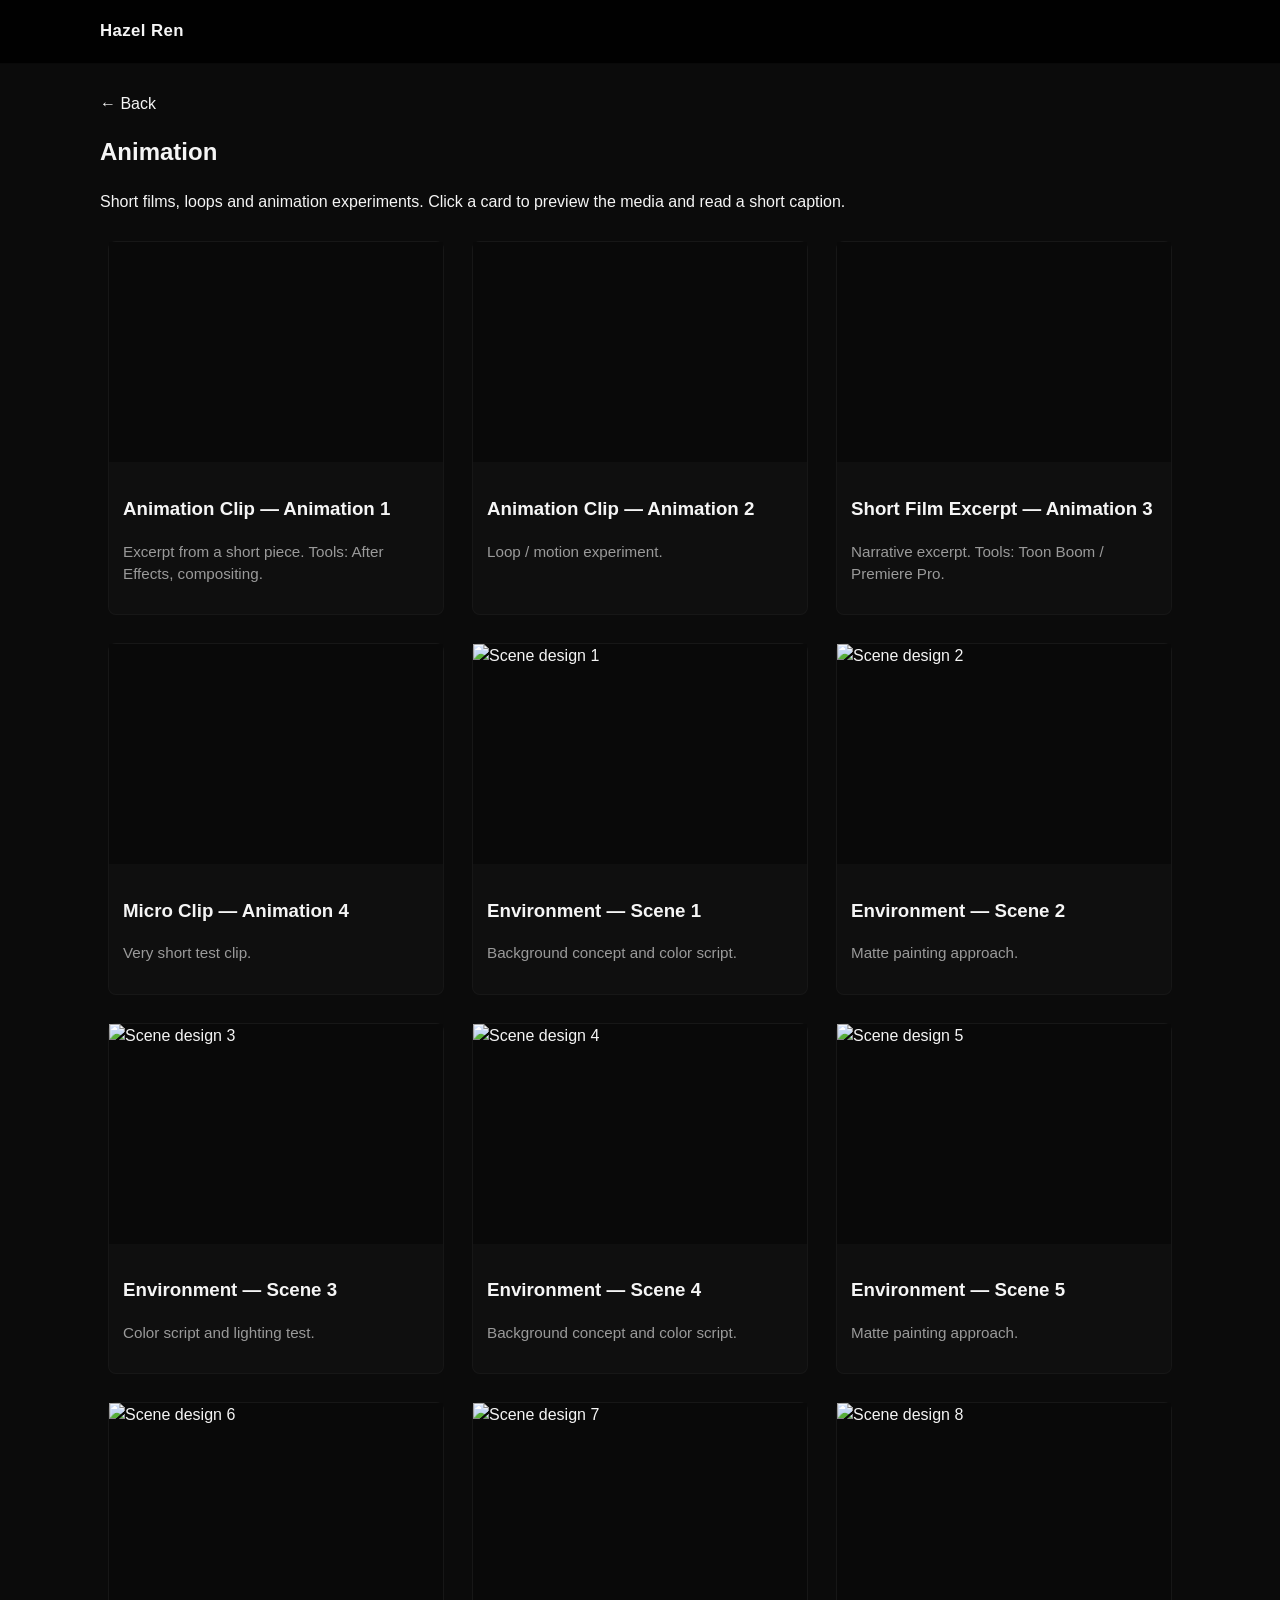
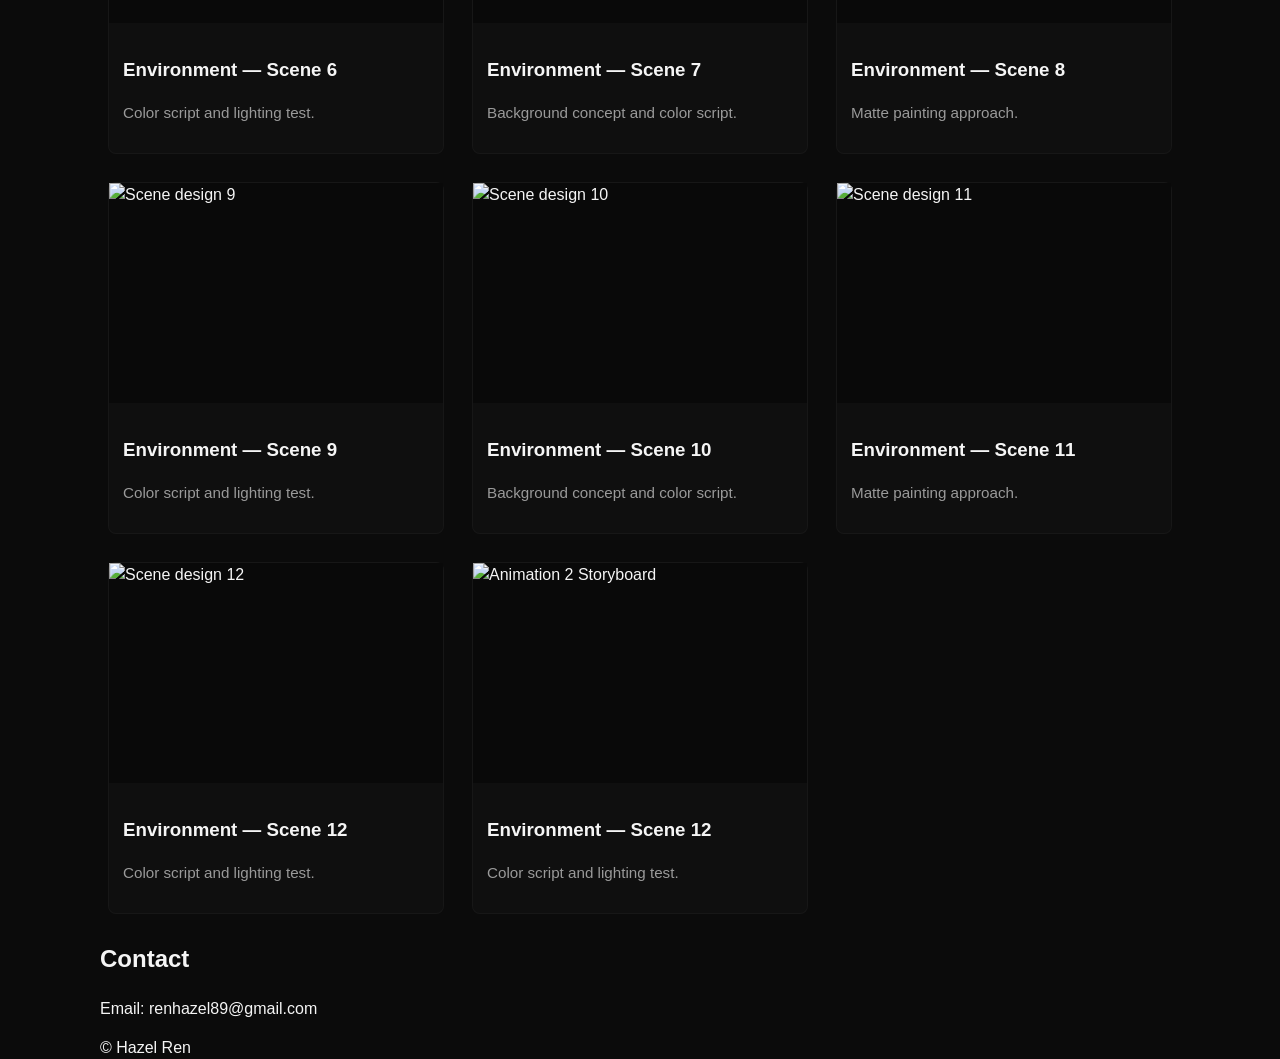
==== animation.html @ d50f3af5 "11 111" ====
<!doctype html>
<html lang="en">
<head>
  <meta charset="utf-8" />
  <meta name="viewport" content="width=device-width,initial-scale=1" />
  <title>Animation — Hazel Ren</title>
  <meta name="description" content="Hazel Ren — Animation works.">
  <link rel="stylesheet" href="style.css?v=1">
</head>
<body>
  <!-- Header -->
  <header class="site-header" role="banner">
    <div class="inner header-inner">
      <a class="brand" href="index.html">Hazel Ren</a>
      <div class="right-controls">
        <button id="navToggle" class="hamburger" aria-label="Open navigation" aria-controls="overlayNav" aria-expanded="false" type="button">
          <span class="bar" aria-hidden="true"></span>
          <span class="bar" aria-hidden="true"></span>
          <span class="bar" aria-hidden="true"></span>
        </button>
      </div>
    </div>
  </header>

  <!-- Overlay Navigation -->
  <nav id="overlayNav" class="overlay-nav" aria-hidden="true" aria-label="Site navigation">
    <div class="overlay-inner">
      <button id="navClose" class="nav-close" aria-label="Close navigation">&times;</button>
      <ul class="nav-list">
        <li><a href="index.html">Home</a></li>
        <li><a href="animation.html">Animation</a></li>
        <li><a href="characterDesign.html">Character Design</a></li>
        <li><a href="threeD.html">3D</a></li>
        <li><a href="others.html">Other Works</a></li>
        <li><a href="#contact">Contact</a></li>
      </ul>
      <div class="nav-contact">
        <a href="mailto:renhazel89@gmail.com" aria-label="Email">✉️ renhazel89@gmail.com</a>
        <a href="https://www.instagram.com/hazel_jia1111" target="_blank" rel="noopener">📷 @hazel_jia1111</a>
      </div>
    </div>
  </nav>

  <!-- Main -->
  <main class="site-main page" id="top" role="main">
    <section class="page-header inner">
      <a class="back" href="index.html">← Back</a>
      <h1>Animation</h1>
      <p class="lead">Short films, loops and animation experiments. Click a card to preview the media and read a short caption.</p>
    </section>

    <!-- Projects grid -->
    <section class="projects inner">
      <div class="grid">

        <!-- Video projects -->
        <article class="project-card" data-media="assets/vid/动画1.mp4" data-type="video">
          <div class="thumb">
            <video class="thumb-video" muted playsinline preload="none" poster="assets/vid/动画1-poster.jpg" data-src="assets/vid/动画1.mp4"></video>
          </div>
          <div class="meta">
            <h3>Animation Clip — Animation 1</h3>
            <p class="short-desc">Excerpt from a short piece. Tools: After Effects, compositing.</p>
          </div>
        </article>

        <article class="project-card" data-media="assets/vid/动画2.mp4" data-type="video">
          <div class="thumb">
            <video class="thumb-video" muted playsinline preload="none" poster="assets/vid/动画2-poster.jpg" data-src="assets/vid/动画2.mp4"></video>
          </div>
          <div class="meta">
            <h3>Animation Clip — Animation 2</h3>
            <p class="short-desc">Loop / motion experiment.</p>
          </div>
        </article>

        <article class="project-card" data-media="assets/vid/动画3.mp4" data-type="video">
          <div class="thumb">
            <video class="thumb-video" muted playsinline preload="none" poster="assets/vid/动画3-poster.jpg" data-src="assets/vid/动画3.mp4"></video>
          </div>
          <div class="meta">
            <h3>Short Film Excerpt — Animation 3</h3>
            <p class="short-desc">Narrative excerpt. Tools: Toon Boom / Premiere Pro.</p>
          </div>
        </article>

        <article class="project-card" data-media="assets/vid/动画4.mp4" data-type="video">
          <div class="thumb">
            <video class="thumb-video" muted playsinline preload="none" poster="assets/vid/动画4-poster.jpg" data-src="assets/vid/动画4.mp4"></video>
          </div>
          <div class="meta">
            <h3>Micro Clip — Animation 4</h3>
            <p class="short-desc">Very short test clip.</p>
          </div>
        </article>

        <!-- Scene designs -->
        <article class="project-card" data-media="assets/img/场景设计1.png" data-type="image">
          <div class="thumb"><img src="assets/img/场景设计1.png" alt="Scene design 1"></div>
          <div class="meta"><h3>Environment — Scene 1</h3><p class="short-desc">Background concept and color script.</p></div>
        </article>

        <!-- add other scene and misc thumbnails as in previous versions -->
        <article class="project-card" data-media="assets/img/场景设计2.png" data-type="image">
          <div class="thumb"><img src="assets/img/场景设计2.png" alt="Scene design 2"></div>
          <div class="meta"><h3>Environment — Scene 2</h3><p class="short-desc">Matte painting approach.</p></div>
        </article>

        <article class="project-card" data-media="assets/img/场景设计3.png" data-type="image">
          <div class="thumb"><img src="assets/img/场景设计3.png" alt="Scene design 3"></div>
          <div class="meta"><h3>Environment — Scene 3</h3><p class="short-desc">Color script and lighting test.</p></div>
        </article>

        <article class="project-card" data-media="assets/img/场景设计4.png" data-type="image">
          <div class="thumb"><img src="assets/img/场景设计4.png" alt="Scene design 4"></div>
          <div class="meta"><h3>Environment — Scene 4</h3><p class="short-desc">Background concept and color script.</p></div>
        </article>

        <article class="project-card" data-media="assets/img/场景设计5.png" data-type="image">
          <div class="thumb"><img src="assets/img/场景设计5.png" alt="Scene design 5"></div>
          <div class="meta"><h3>Environment — Scene 5</h3><p class="short-desc">Matte painting approach.</p></div>
        </article>

        <article class="project-card" data-media="assets/img/场景设计6.png" data-type="image">
          <div class="thumb"><img src="assets/img/场景设计6.png" alt="Scene design 6"></div>
          <div class="meta"><h3>Environment — Scene 6</h3><p class="short-desc">Color script and lighting test.</p></div>
        </article>

          <article class="project-card" data-media="assets/img/场景设计7.png" data-type="image">
            <div class="thumb"><img src="assets/img/场景设计7.png" alt="Scene design 7"></div>
            <div class="meta"><h3>Environment — Scene 7</h3><p class="short-desc">Background concept and color script.</p></div>
          </article>

          <article class="project-card" data-media="assets/img/场景设计8.png" data-type="image">
            <div class="thumb"><img src="assets/img/场景设计8.png" alt="Scene design 8"></div>
            <div class="meta"><h3>Environment — Scene 8</h3><p class="short-desc">Matte painting approach.</p></div>
          </article>

          <article class="project-card" data-media="assets/img/场景设计9.png" data-type="image">
            <div class="thumb"><img src="assets/img/场景设计9.png" alt="Scene design 9"></div>
            <div class="meta"><h3>Environment — Scene 9</h3><p class="short-desc">Color script and lighting test.</p></div>
          </article>

          <article class="project-card" data-media="assets/img/场景设计10.png" data-type="image">
            <div class="thumb"><img src="assets/img/场景设计10.png" alt="Scene design 10"></div>
            <div class="meta"><h3>Environment — Scene 10</h3><p class="short-desc">Background concept and color script.</p></div>
          </article>

          <article class="project-card" data-media="assets/img/场景设计11.png" data-type="image">
            <div class="thumb"><img src="assets/img/场景设计11.png" alt="Scene design 11"></div>
            <div class="meta"><h3>Environment — Scene 11</h3><p class="short-desc">Matte painting approach.</p></div>
          </article>

          <article class="project-card" data-media="assets/img/场景设计12.png" data-type="image">
            <div class="thumb"><img src="assets/img/场景设计12.png" alt="Scene design 12"></div>
            <div class="meta"><h3>Environment — Scene 12</h3><p class="short-desc">Color script and lighting test.</p></div>
          </article>

          <article class="project-card" data-media="assets/img/动画2故事板.png" data-type="image">
            <div class="thumb"><img src="assets/img/动画2故事板.png" alt="Animation 2 Storyboard"></div>
            <div class="meta"><h3>Environment — Scene 12</h3><p class="short-desc">Color script and lighting test.</p></div>
          </article>



      </div>
    </section>

    <section id="contact" class="contact inner">
      <h2>Contact</h2>
      <p>Email: <a href="mailto:renhazel89@gmail.com">renhazel89@gmail.com</a></p>
    </section>
  </main>

  <!-- Footer & modal -->
  <footer class="site-footer"><div class="inner footer-inner"><div>© Hazel Ren</div></div></footer>

  <div id="mediaModal" class="modal" aria-hidden="true">
    <div class="modal-inner" role="dialog" aria-modal="true" aria-label="Media preview">
      <button id="modalClose" class="modal-close" aria-label="Close preview">×</button>
      <div id="modalContent" class="modal-content"></div>
      <div class="modal-footer"><a id="modalDownload" class="btn" href="#" target="_blank" rel="noopener">Download / Open original</a></div>
    </div>
  </div>

  <script src="main.js" defer></script>
</body>
</html>
---- style.css ----
:root{
  --bg:#0b0b0b;
  --fg:#f5f5f5;
  --muted:#9a9a9a;
  --accent:#ffffff;
  --max:1200px;
  --radius:10px;
  --gap:28px;
  --header-h:64px;
}

/* reset-ish */
*{box-sizing:border-box}
html,body{height:100%}
body{
  margin:0;
  font-family:-apple-system,BlinkMacSystemFont,"Helvetica Neue",Arial,system-ui;
  background:var(--bg);
  color:var(--fg);
  -webkit-font-smoothing:antialiased;
  -moz-osx-font-smoothing:grayscale;
  line-height:1.45;
}

/* Container / Inner */
.container, .inner{
  max-width:var(--max);
  margin-left:auto;
  margin-right:auto;
  padding-left:40px;
  padding-right:40px;
}
@media(max-width:600px){
  .inner, .container{ padding-left:20px; padding-right:20px; }
}

/* header */
.site-header{
  position:fixed;
  top:0; left:0; right:0;
  height:var(--header-h);
  background:rgba(0,0,0,0.85);
  display:flex;
  align-items:center;
  z-index:1000;
  border-bottom:1px solid rgba(255,255,255,0.03);
}
.header-inner{
  width:100%;
  display:flex;
  justify-content:space-between;
  align-items:center;
  padding:0 20px;
}
.brand{
  color:var(--fg);
  text-decoration:none;
  font-weight:600;
  font-size:1.05rem;
  letter-spacing:0.4px;
}

/* links */
a { color: inherit; text-decoration: none; outline: none; }
a:focus, button:focus { outline: 2px solid rgba(255,255,255,0.06); outline-offset: 3px; }

/* hamburger */
.hamburger{ background:none; border:0; width:44px; height:36px; display:flex; flex-direction:column; justify-content:center; cursor:pointer; }
.bar{ height:2px; background:var(--fg); margin:4px 0; transition: transform .18s ease, opacity .18s ease; }

/* NAV overlay */
.overlay-nav{ position:fixed; inset:0; background:var(--bg); transform:translateY(-100%); transition:transform .28s cubic-bezier(.2,.9,.2,1); z-index:999; overflow:auto; }
.overlay-nav.open{ transform:translateY(0); }
.overlay-inner{ padding:110px 40px; }
@media(max-width:600px){ .overlay-inner{ padding:80px 20px; } }
.nav-list{list-style:none;padding:0;margin:0}
.nav-list li{margin:20px 0}
.nav-list a{ color:var(--fg); font-size:1.5rem; display:inline-block; }
.nav-contact{margin-top:40px}
.nav-contact a{display:block;color:var(--muted);margin:10px 0}

/* PAGE spacing */
.page{ padding-top: calc(var(--header-h) + 28px); }
.hero{ padding:48px 0 12px; }
.hero .lead{ color:var(--muted); font-size:1.05rem; }

/* category grid */
.grid-cats{
  display:grid;
  grid-template-columns:repeat(auto-fit,minmax(240px,1fr));
  gap:var(--gap);
  margin:40px 0;
  padding-left:8px; padding-right:8px;
}
.cat-card{
  display:block;
  border-radius:var(--radius);
  overflow:visible;
  background:#0f0f0f;
  transition:transform .22s ease, box-shadow .22s ease;
  box-shadow: 0 6px 18px rgba(0,0,0,0.45);
  border:1px solid rgba(255,255,255,0.02);
}
.cat-card:hover{ transform: translateY(-6px); box-shadow:0 18px 40px rgba(0,0,0,0.6); }
.cat-media{height:160px;background-size:cover;background-position:center; display:flex; align-items:center; justify-content:center; background-color:#0b0b0b;}
.cat-media img{width:100%;height:100%;object-fit:cover;display:block;}
.cat-body{padding:16px}
.cat-body h3{margin:0 0 6px 0}
.cat-desc{margin:0;color:var(--muted);font-size:0.95rem}

/* projects grid */
.grid{
  display:grid;
  gap:var(--gap);
  grid-template-columns:repeat(auto-fit,minmax(280px,1fr));
  margin:28px 0;
  padding-left:8px; padding-right:8px;
}
.project-card{
  background:#0f0f0f;
  border-radius:8px;
  overflow:visible;
  cursor:pointer;
  transition:transform .18s ease, box-shadow .18s ease;
  border:1px solid rgba(255,255,255,0.03);
  display:flex;
  flex-direction:column;
}
.project-card:hover{ transform:translateY(-6px); box-shadow:0 14px 34px rgba(0,0,0,0.6); }
.thumb{ width:100%; display:block; background:#090909; }
.thumb img, .thumb video{ width:100%; display:block; object-fit:cover; }
.meta{ padding:14px; flex:0 0 auto; }
.short-desc{ color:var(--muted); font-size:0.95rem; }

/* give video thumbs a fixed height (aspect ratio) */
.thumb-video, .thumb img { height: 220px; object-fit:cover; }

/* small screens */
@media(max-width:600px){
  .thumb-video, .thumb img { height:160px; }
  .cat-media{height:120px}
}

/* modal */
.modal, #modal{ display:none; position:fixed; inset:0; background:rgba(0,0,0,0.85); align-items:center; justify-content:center; z-index:2000; }
.modal[aria-hidden="false"], #modal[style*="display: flex"]{ display:flex; }
.modal-inner{ max-width:92vw; max-height:92vh; position:relative; padding:12px; background:transparent; }
.modal-close{position:absolute;top:6px;right:6px;font-size:28px;background:none;border:0;color:var(--fg);cursor:pointer}
.modal img, .modal video{ max-width:100%; max-height:80vh; display:block; }

/* desktop wider padding */
@media(min-width:900px){ .inner{ padding-left:60px; padding-right:60px; } }

/* focus styles */
:focus:not(:focus-visible) { outline: none; }

/* minor helpers */
.hidden{ display:none !important; }
/* ---------- Fix: 首页分类卡对齐问题 ---------- */
/* 作用域只影响首页分类（.categories 下的 .grid-cats） */
.categories .inner {
  /* 让首页的 inner 与其它区块对齐，但不给 grid 造成额外内边距 */
  max-width: var(--max);
  margin-left: auto;
  margin-right: auto;
  padding-left: 0;   /* 这一步关键：去掉 double-padding */
  padding-right: 0;
}

/* 让 grid-cats 本身控制左右 gutter，且整体居中 */
.categories .grid-cats{
  width: 100%;
  box-sizing: border-box;
  margin: 28px auto;               /* 水平居中，保证与标题对齐 */
  padding-left: 40px;              /* grid 内边距：与页面其他区域一致 */
  padding-right: 40px;
  display: grid;
  gap: var(--gap);
  grid-template-columns: repeat(auto-fit, minmax(220px, 1fr)); /* 更稳的响应式断点 */
  align-items: start;
}

/* 小屏幕时收窄内边距，避免左右溢出 */
@media (max-width: 900px) {
  .categories .grid-cats { padding-left: 20px; padding-right: 20px; }
}

/* 保证卡片视觉不被裁切、阴影显示完整且大小统一 */
.categories .cat-card {
  margin: 0;
  overflow: visible;    /* 允许阴影显示 */
  min-height: 260px;    /* 保持卡片高度一致（可根据喜好调整） */
  display:flex;
  flex-direction:column;
  justify-content: flex-end; /* 文本始终靠底部对齐，视觉平衡 */
}

/* 确保 cat-media 内的缩略图覆盖并居中（若图片缺失会显示深色占位） */
.categories .cat-media {
  height: 170px;
  display:block;
  background:#0b0b0b;
}
.categories .cat-media img {
  width:100%;
  height:100%;
  object-fit:cover;
  display:block;
}

/* 当页面顶端 header 固定时，保证 hero 与 categories 的垂直节奏一致 */
.hero { padding-bottom: 8px; }
.categories { padding-top: 28px; padding-bottom: 40px; }

/* End of index category alignment fixes */
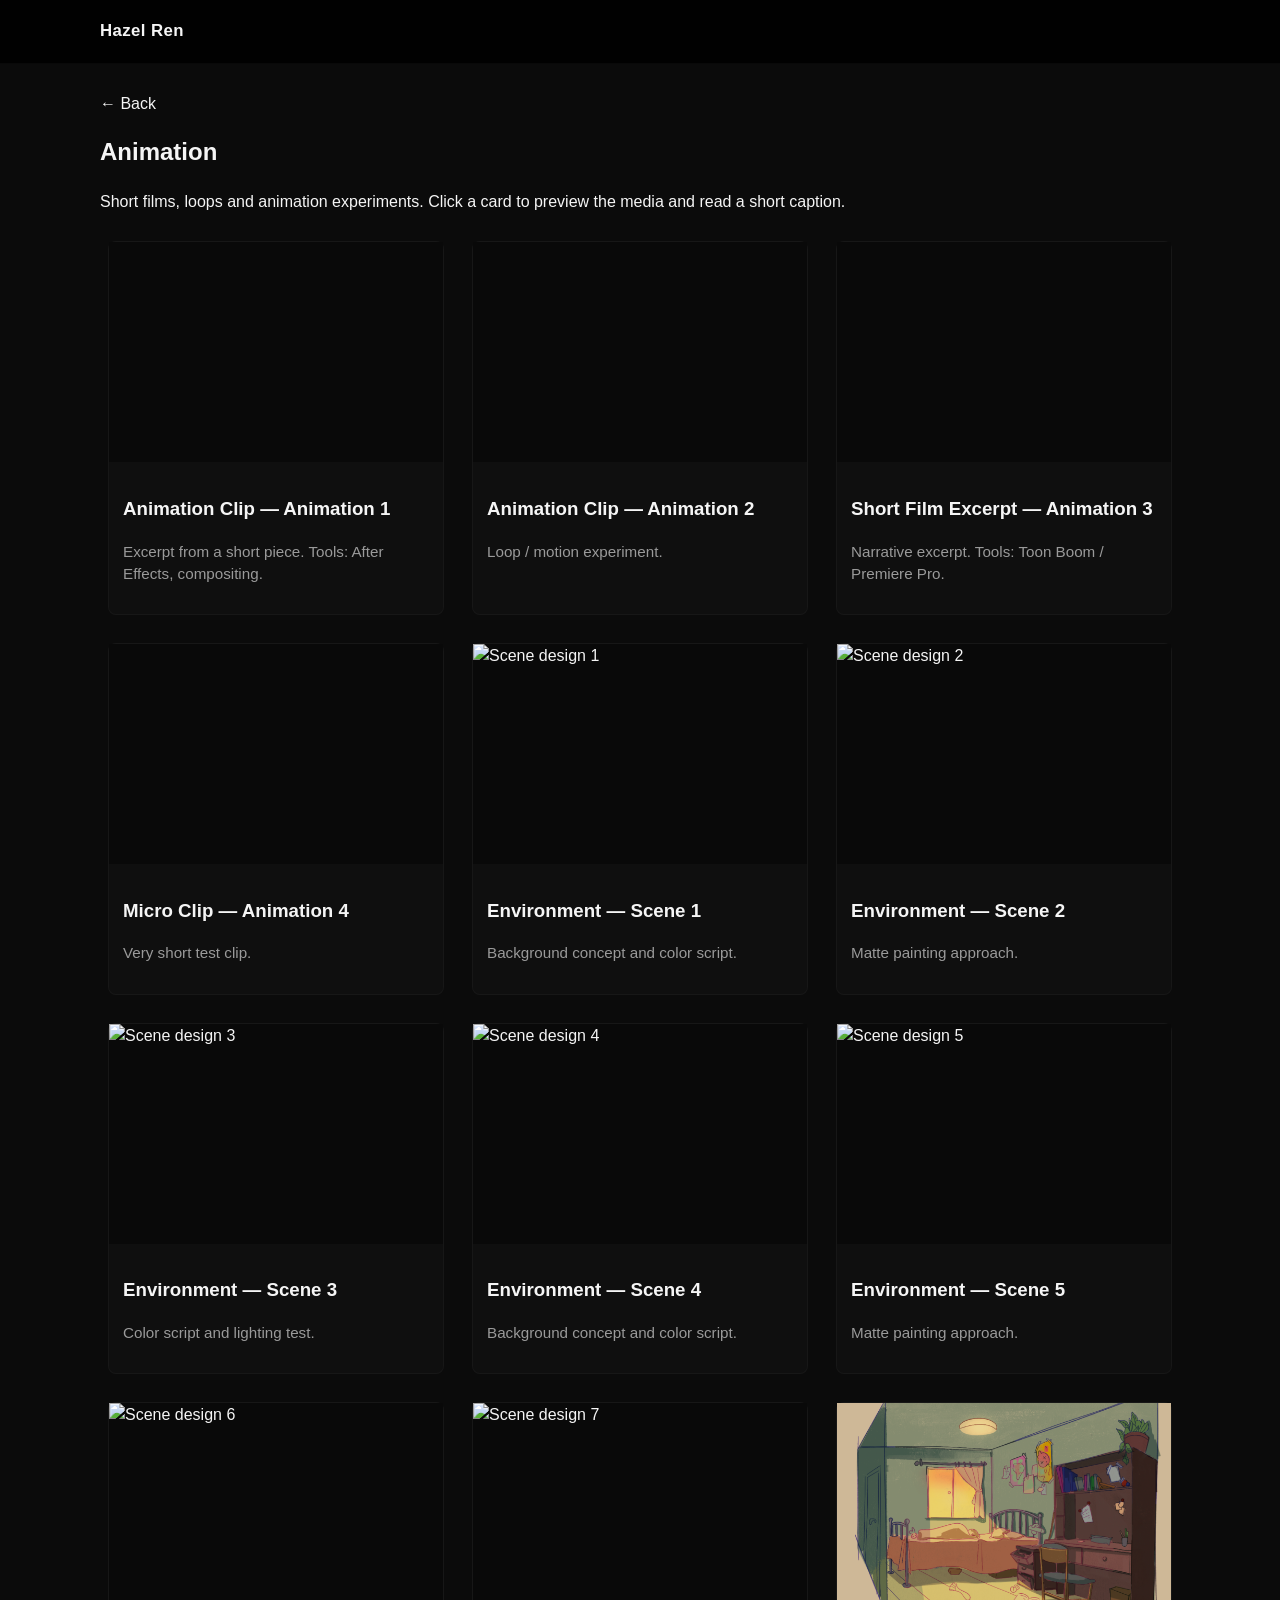
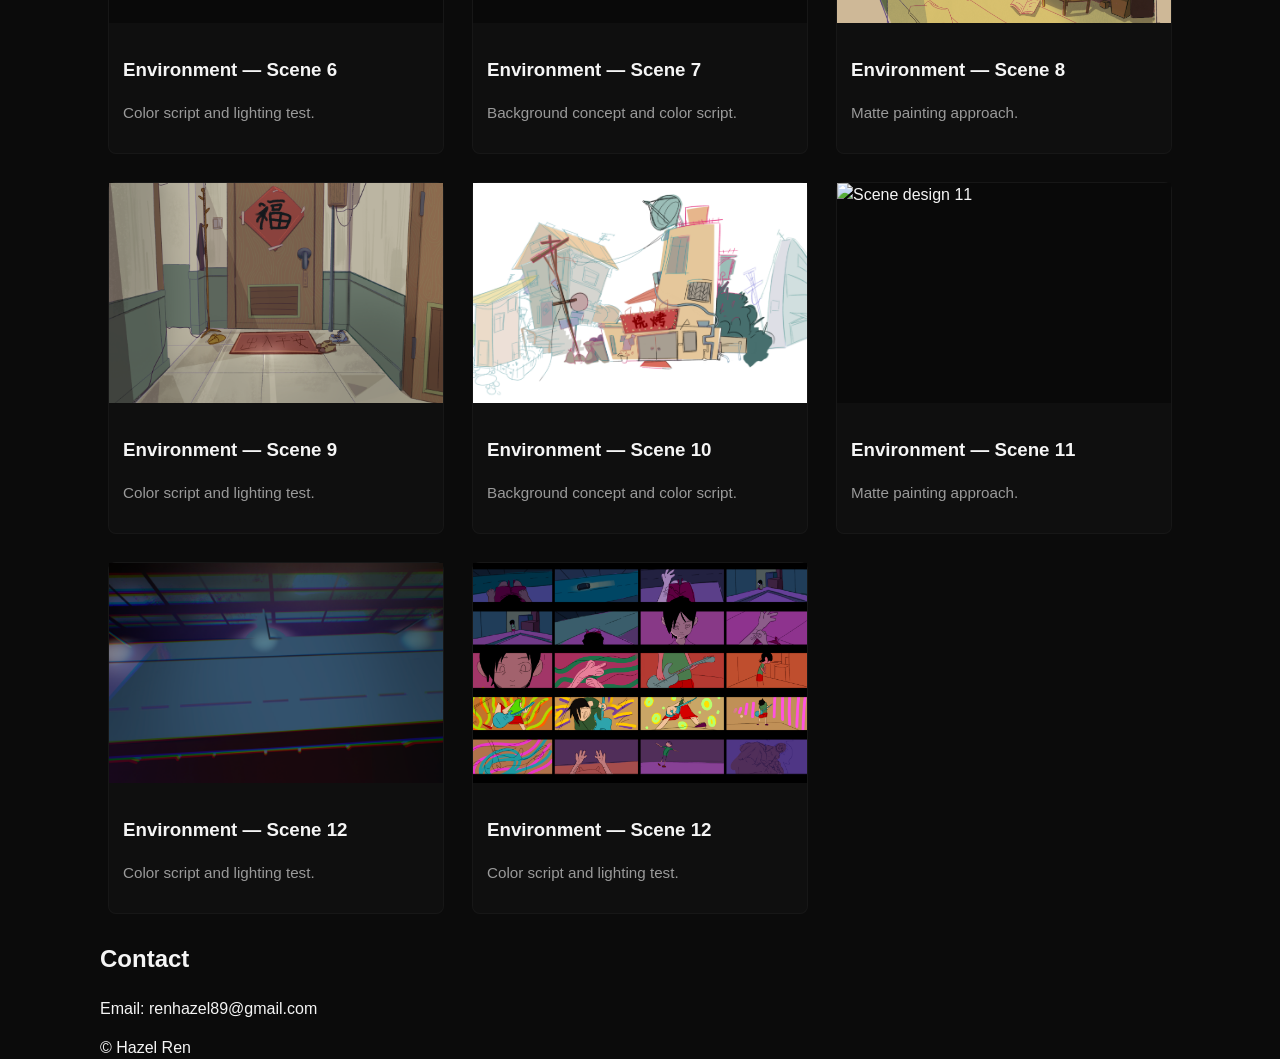
==== commit 55147198: "的" ====
--- a/animation.html
+++ b/animation.html
@@ -95,69 +95,69 @@
         </article>
 
         <!-- Scene designs -->
-        <article class="project-card" data-media="assets/img/场景设计1.png" data-type="image">
-          <div class="thumb"><img src="assets/img/场景设计1.png" alt="Scene design 1"></div>
+        <article class="project-card" data-media="assets/img/场景设计1.PNG" data-type="image">
+          <div class="thumb"><img src="assets/img/场景设计1.PNG" alt="Scene design 1"></div>
           <div class="meta"><h3>Environment — Scene 1</h3><p class="short-desc">Background concept and color script.</p></div>
         </article>
 
         <!-- add other scene and misc thumbnails as in previous versions -->
-        <article class="project-card" data-media="assets/img/场景设计2.png" data-type="image">
-          <div class="thumb"><img src="assets/img/场景设计2.png" alt="Scene design 2"></div>
+        <article class="project-card" data-media="assets/img/场景设计2.PNG" data-type="image">
+          <div class="thumb"><img src="assets/img/场景设计2.PNG" alt="Scene design 2"></div>
           <div class="meta"><h3>Environment — Scene 2</h3><p class="short-desc">Matte painting approach.</p></div>
         </article>
 
-        <article class="project-card" data-media="assets/img/场景设计3.png" data-type="image">
-          <div class="thumb"><img src="assets/img/场景设计3.png" alt="Scene design 3"></div>
+        <article class="project-card" data-media="assets/img/场景设计3.PNG" data-type="image">
+          <div class="thumb"><img src="assets/img/场景设计3.PNG" alt="Scene design 3"></div>
           <div class="meta"><h3>Environment — Scene 3</h3><p class="short-desc">Color script and lighting test.</p></div>
         </article>
 
-        <article class="project-card" data-media="assets/img/场景设计4.png" data-type="image">
-          <div class="thumb"><img src="assets/img/场景设计4.png" alt="Scene design 4"></div>
+        <article class="project-card" data-media="assets/img/场景设计4.PNG" data-type="image">
+          <div class="thumb"><img src="assets/img/场景设计4.PNG" alt="Scene design 4"></div>
           <div class="meta"><h3>Environment — Scene 4</h3><p class="short-desc">Background concept and color script.</p></div>
         </article>
 
-        <article class="project-card" data-media="assets/img/场景设计5.png" data-type="image">
-          <div class="thumb"><img src="assets/img/场景设计5.png" alt="Scene design 5"></div>
+        <article class="project-card" data-media="assets/img/场景设计5.PNG" data-type="image">
+          <div class="thumb"><img src="assets/img/场景设计5.PNG" alt="Scene design 5"></div>
           <div class="meta"><h3>Environment — Scene 5</h3><p class="short-desc">Matte painting approach.</p></div>
         </article>
 
-        <article class="project-card" data-media="assets/img/场景设计6.png" data-type="image">
-          <div class="thumb"><img src="assets/img/场景设计6.png" alt="Scene design 6"></div>
+        <article class="project-card" data-media="assets/img/场景设计6.PNG" data-type="image">
+          <div class="thumb"><img src="assets/img/场景设计6.PNG" alt="Scene design 6"></div>
           <div class="meta"><h3>Environment — Scene 6</h3><p class="short-desc">Color script and lighting test.</p></div>
         </article>
 
-          <article class="project-card" data-media="assets/img/场景设计7.png" data-type="image">
-            <div class="thumb"><img src="assets/img/场景设计7.png" alt="Scene design 7"></div>
+          <article class="project-card" data-media="assets/img/场景设计7.PNG" data-type="image">
+            <div class="thumb"><img src="assets/img/场景设计7.PNG" alt="Scene design 7"></div>
             <div class="meta"><h3>Environment — Scene 7</h3><p class="short-desc">Background concept and color script.</p></div>
           </article>
 
-          <article class="project-card" data-media="assets/img/场景设计8.png" data-type="image">
-            <div class="thumb"><img src="assets/img/场景设计8.png" alt="Scene design 8"></div>
+          <article class="project-card" data-media="assets/img/场景设计8.PNG" data-type="image">
+            <div class="thumb"><img src="assets/img/场景设计8.PNG" alt="Scene design 8"></div>
             <div class="meta"><h3>Environment — Scene 8</h3><p class="short-desc">Matte painting approach.</p></div>
           </article>
 
-          <article class="project-card" data-media="assets/img/场景设计9.png" data-type="image">
-            <div class="thumb"><img src="assets/img/场景设计9.png" alt="Scene design 9"></div>
+          <article class="project-card" data-media="assets/img/场景设计9.PNG" data-type="image">
+            <div class="thumb"><img src="assets/img/场景设计9.PNG" alt="Scene design 9"></div>
             <div class="meta"><h3>Environment — Scene 9</h3><p class="short-desc">Color script and lighting test.</p></div>
           </article>
 
-          <article class="project-card" data-media="assets/img/场景设计10.png" data-type="image">
-            <div class="thumb"><img src="assets/img/场景设计10.png" alt="Scene design 10"></div>
+          <article class="project-card" data-media="assets/img/场景设计10.PNG" data-type="image">
+            <div class="thumb"><img src="assets/img/场景设计10.PNG" alt="Scene design 10"></div>
             <div class="meta"><h3>Environment — Scene 10</h3><p class="short-desc">Background concept and color script.</p></div>
           </article>
 
-          <article class="project-card" data-media="assets/img/场景设计11.png" data-type="image">
-            <div class="thumb"><img src="assets/img/场景设计11.png" alt="Scene design 11"></div>
+          <article class="project-card" data-media="assets/img/场景设计11.PNG" data-type="image">
+            <div class="thumb"><img src="assets/img/场景设计11.PNG" alt="Scene design 11"></div>
             <div class="meta"><h3>Environment — Scene 11</h3><p class="short-desc">Matte painting approach.</p></div>
           </article>
 
-          <article class="project-card" data-media="assets/img/场景设计12.png" data-type="image">
-            <div class="thumb"><img src="assets/img/场景设计12.png" alt="Scene design 12"></div>
+          <article class="project-card" data-media="assets/img/场景设计12.PNG" data-type="image">
+            <div class="thumb"><img src="assets/img/场景设计12.PNG" alt="Scene design 12"></div>
             <div class="meta"><h3>Environment — Scene 12</h3><p class="short-desc">Color script and lighting test.</p></div>
           </article>
 
-          <article class="project-card" data-media="assets/img/动画2故事板.png" data-type="image">
-            <div class="thumb"><img src="assets/img/动画2故事板.png" alt="Animation 2 Storyboard"></div>
+          <article class="project-card" data-media="assets/img/动画2故事板.PNG" data-type="image">
+            <div class="thumb"><img src="assets/img/动画2故事板.PNG" alt="Animation 2 Storyboard"></div>
             <div class="meta"><h3>Environment — Scene 12</h3><p class="short-desc">Color script and lighting test.</p></div>
           </article>
 
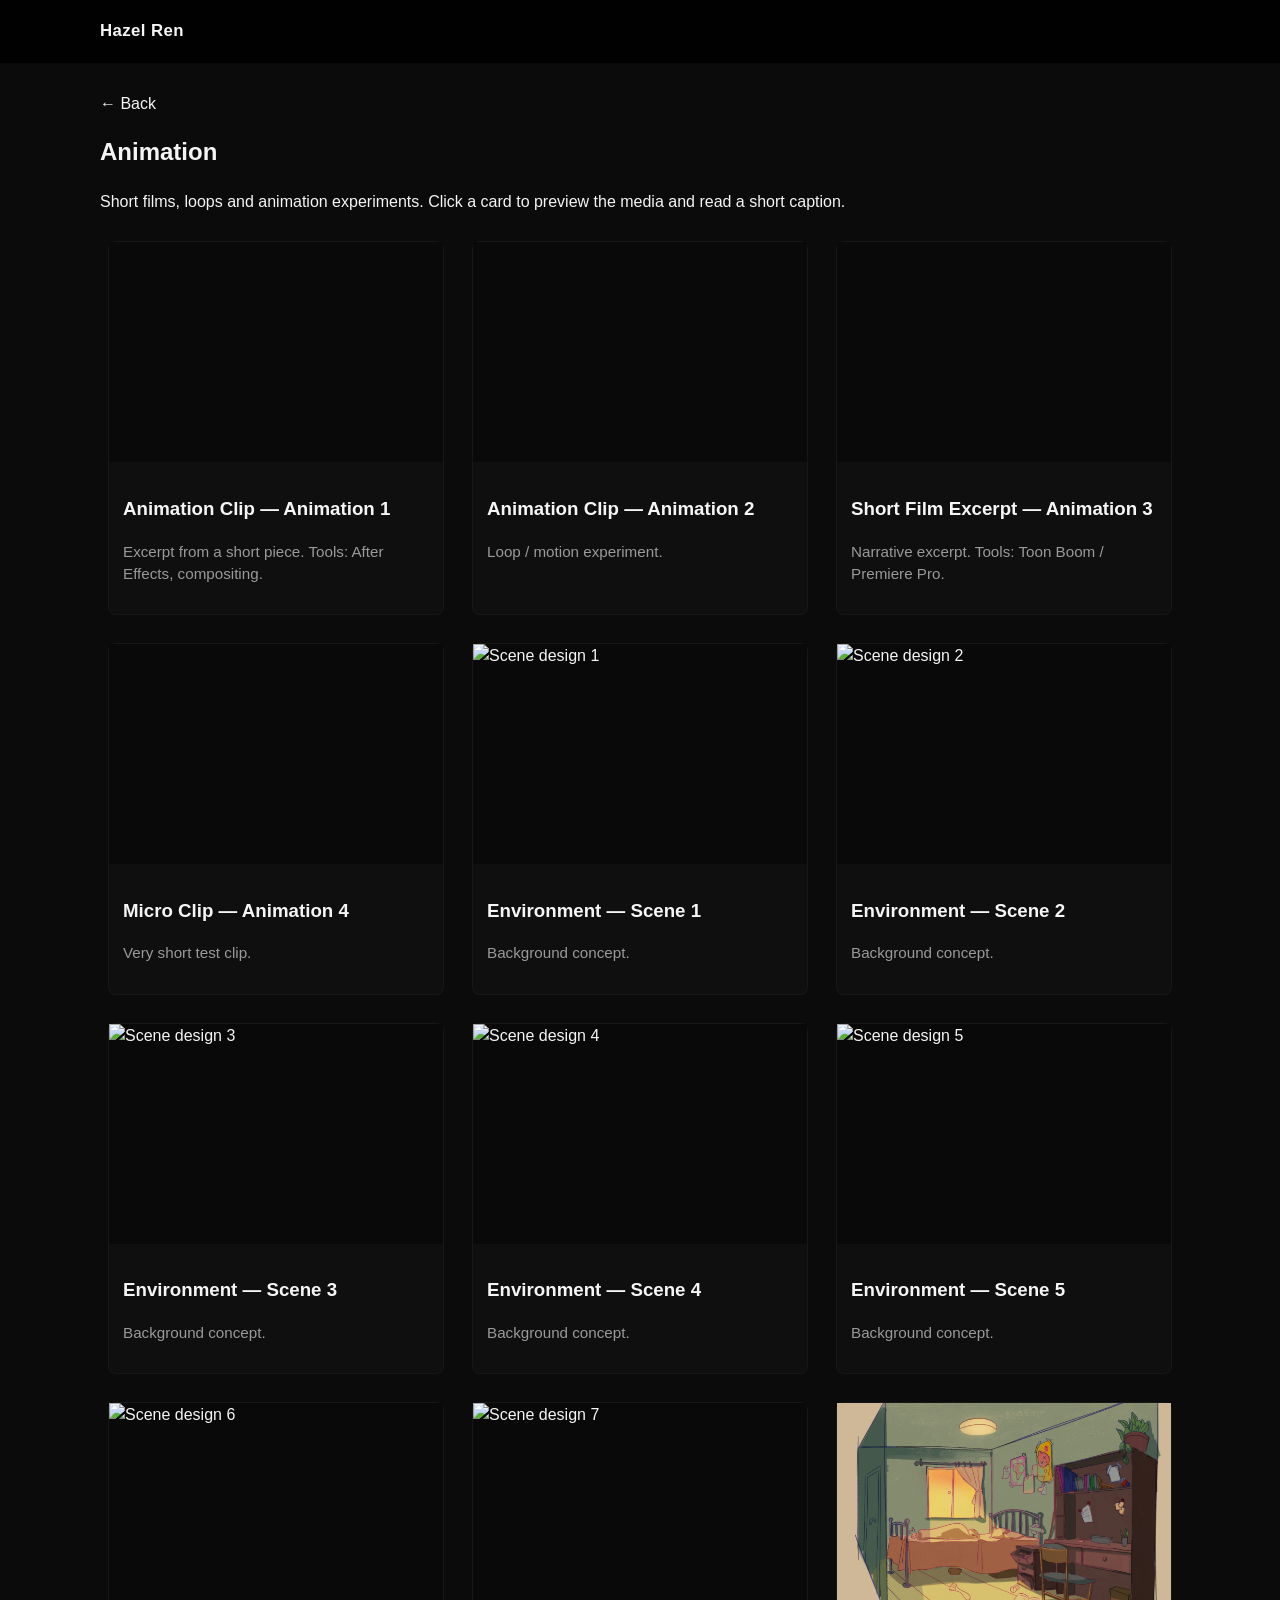
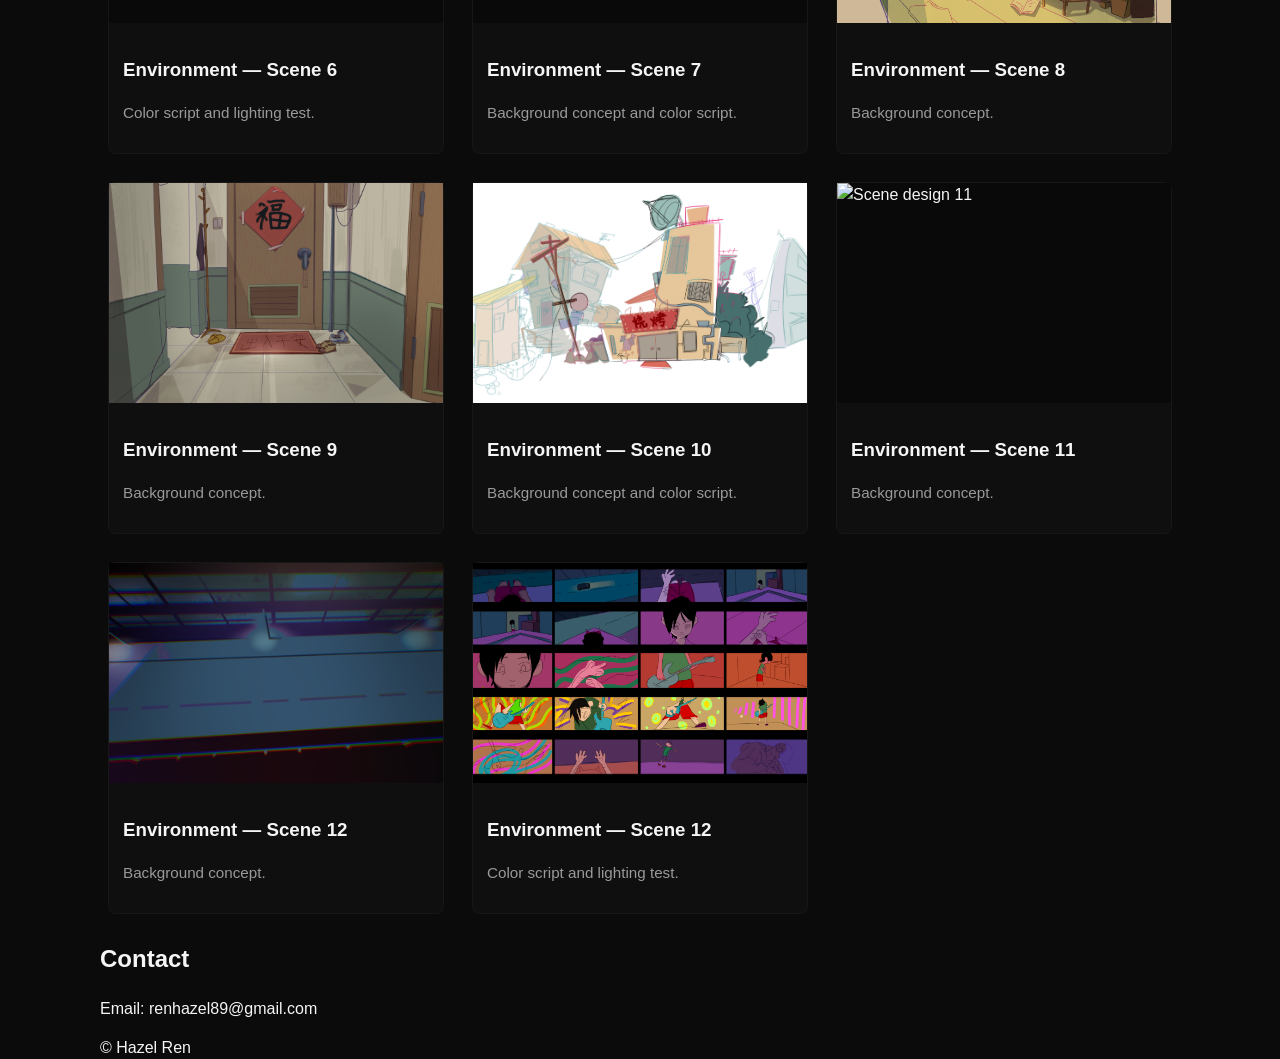
==== commit c6a7cf9f: "3.4.2026.11;11" ====
--- a/animation.html
+++ b/animation.html
@@ -97,28 +97,28 @@
         <!-- Scene designs -->
         <article class="project-card" data-media="assets/img/场景设计1.PNG" data-type="image">
           <div class="thumb"><img src="assets/img/场景设计1.PNG" alt="Scene design 1"></div>
-          <div class="meta"><h3>Environment — Scene 1</h3><p class="short-desc">Background concept and color script.</p></div>
+          <div class="meta"><h3>Environment — Scene 1</h3><p class="short-desc">Background concept.</p></div>
         </article>
 
         <!-- add other scene and misc thumbnails as in previous versions -->
         <article class="project-card" data-media="assets/img/场景设计2.PNG" data-type="image">
           <div class="thumb"><img src="assets/img/场景设计2.PNG" alt="Scene design 2"></div>
-          <div class="meta"><h3>Environment — Scene 2</h3><p class="short-desc">Matte painting approach.</p></div>
+          <div class="meta"><h3>Environment — Scene 2</h3><p class="short-desc">Background concept.</p></div>
         </article>
 
         <article class="project-card" data-media="assets/img/场景设计3.PNG" data-type="image">
           <div class="thumb"><img src="assets/img/场景设计3.PNG" alt="Scene design 3"></div>
-          <div class="meta"><h3>Environment — Scene 3</h3><p class="short-desc">Color script and lighting test.</p></div>
+          <div class="meta"><h3>Environment — Scene 3</h3><p class="short-desc">Background concept.</p></div>
         </article>
 
         <article class="project-card" data-media="assets/img/场景设计4.PNG" data-type="image">
           <div class="thumb"><img src="assets/img/场景设计4.PNG" alt="Scene design 4"></div>
-          <div class="meta"><h3>Environment — Scene 4</h3><p class="short-desc">Background concept and color script.</p></div>
+          <div class="meta"><h3>Environment — Scene 4</h3><p class="short-desc">Background concept.</p></div>
         </article>
 
         <article class="project-card" data-media="assets/img/场景设计5.PNG" data-type="image">
           <div class="thumb"><img src="assets/img/场景设计5.PNG" alt="Scene design 5"></div>
-          <div class="meta"><h3>Environment — Scene 5</h3><p class="short-desc">Matte painting approach.</p></div>
+          <div class="meta"><h3>Environment — Scene 5</h3><p class="short-desc">Background concept.</p></div>
         </article>
 
         <article class="project-card" data-media="assets/img/场景设计6.PNG" data-type="image">
@@ -133,12 +133,12 @@
 
           <article class="project-card" data-media="assets/img/场景设计8.PNG" data-type="image">
             <div class="thumb"><img src="assets/img/场景设计8.PNG" alt="Scene design 8"></div>
-            <div class="meta"><h3>Environment — Scene 8</h3><p class="short-desc">Matte painting approach.</p></div>
+            <div class="meta"><h3>Environment — Scene 8</h3><p class="short-desc">Background concept.</p></div>
           </article>
 
           <article class="project-card" data-media="assets/img/场景设计9.PNG" data-type="image">
             <div class="thumb"><img src="assets/img/场景设计9.PNG" alt="Scene design 9"></div>
-            <div class="meta"><h3>Environment — Scene 9</h3><p class="short-desc">Color script and lighting test.</p></div>
+            <div class="meta"><h3>Environment — Scene 9</h3><p class="short-desc">Background concept.</p></div>
           </article>
 
           <article class="project-card" data-media="assets/img/场景设计10.PNG" data-type="image">
@@ -148,12 +148,12 @@
 
           <article class="project-card" data-media="assets/img/场景设计11.PNG" data-type="image">
             <div class="thumb"><img src="assets/img/场景设计11.PNG" alt="Scene design 11"></div>
-            <div class="meta"><h3>Environment — Scene 11</h3><p class="short-desc">Matte painting approach.</p></div>
+            <div class="meta"><h3>Environment — Scene 11</h3><p class="short-desc">Background concept.</p></div>
           </article>
 
           <article class="project-card" data-media="assets/img/场景设计12.PNG" data-type="image">
             <div class="thumb"><img src="assets/img/场景设计12.PNG" alt="Scene design 12"></div>
-            <div class="meta"><h3>Environment — Scene 12</h3><p class="short-desc">Color script and lighting test.</p></div>
+            <div class="meta"><h3>Environment — Scene 12</h3><p class="short-desc">Background concept.</p></div>
           </article>
 
           <article class="project-card" data-media="assets/img/动画2故事板.PNG" data-type="image">
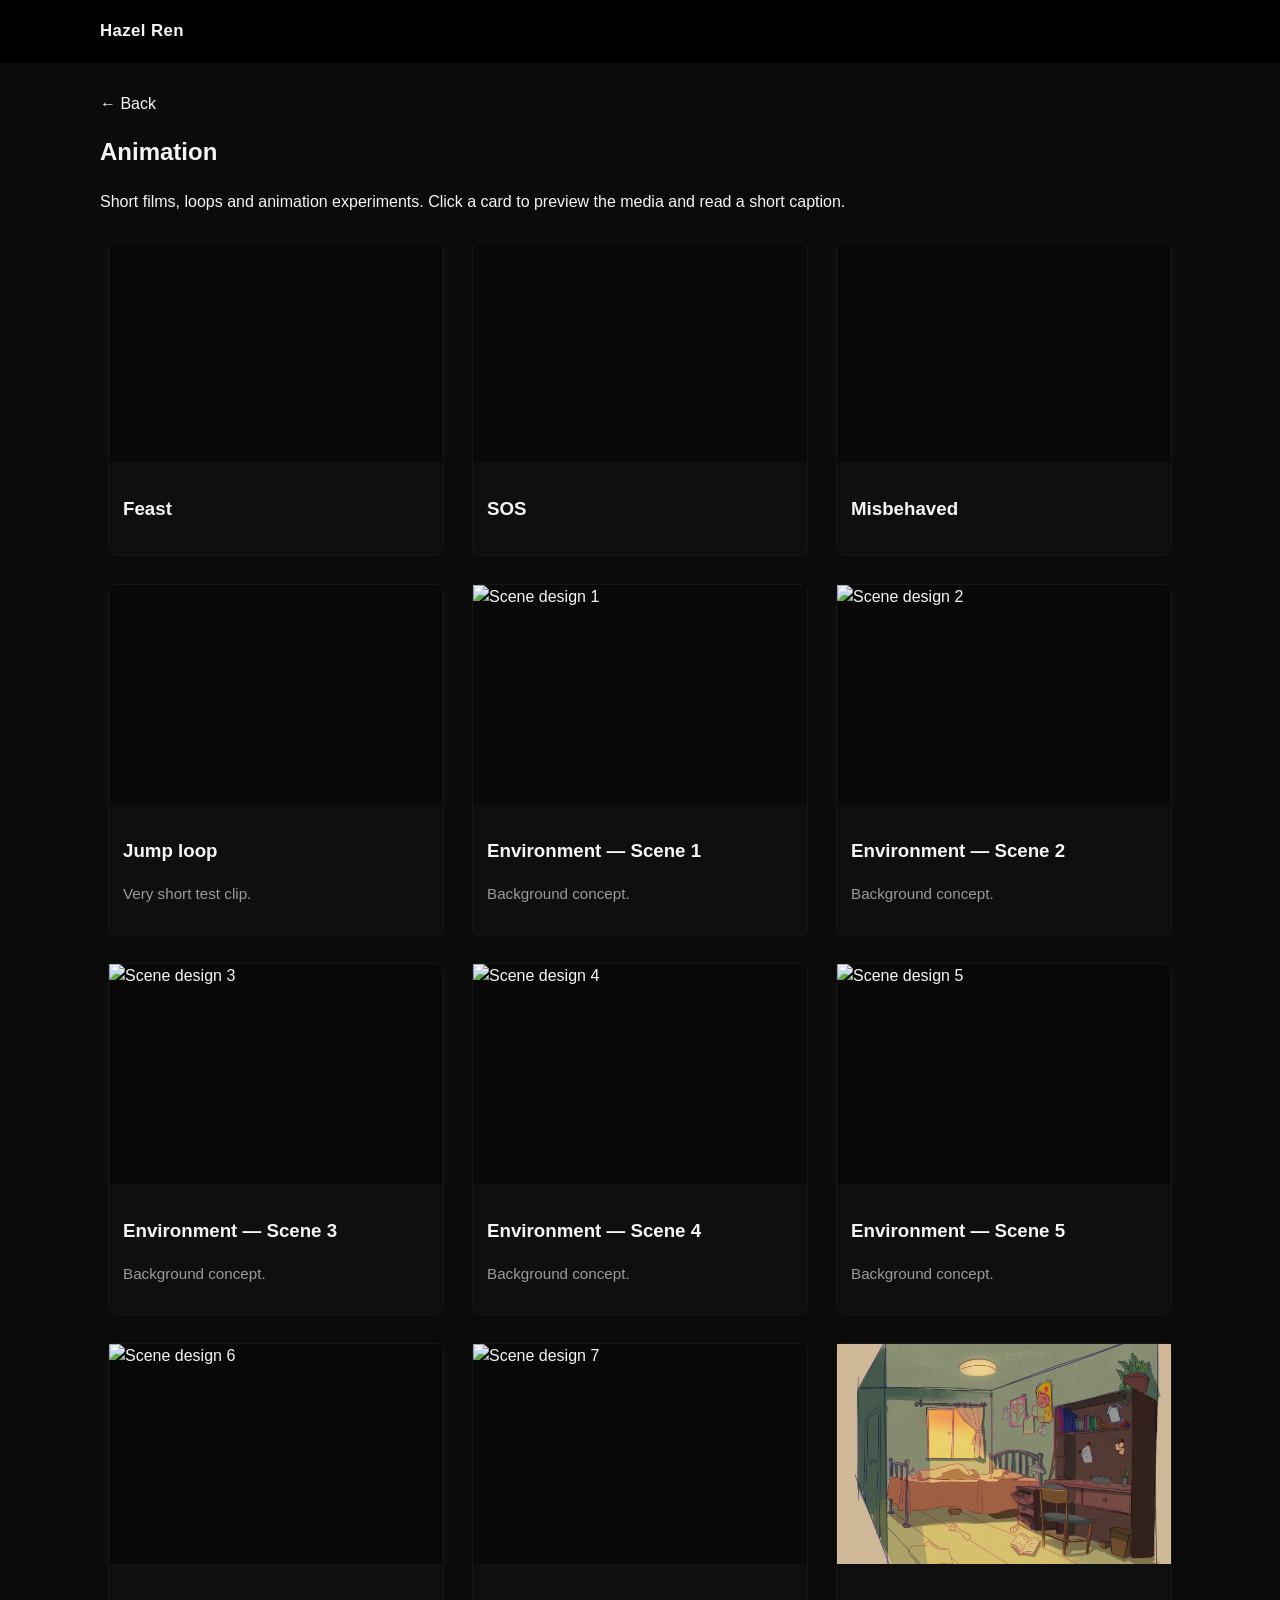
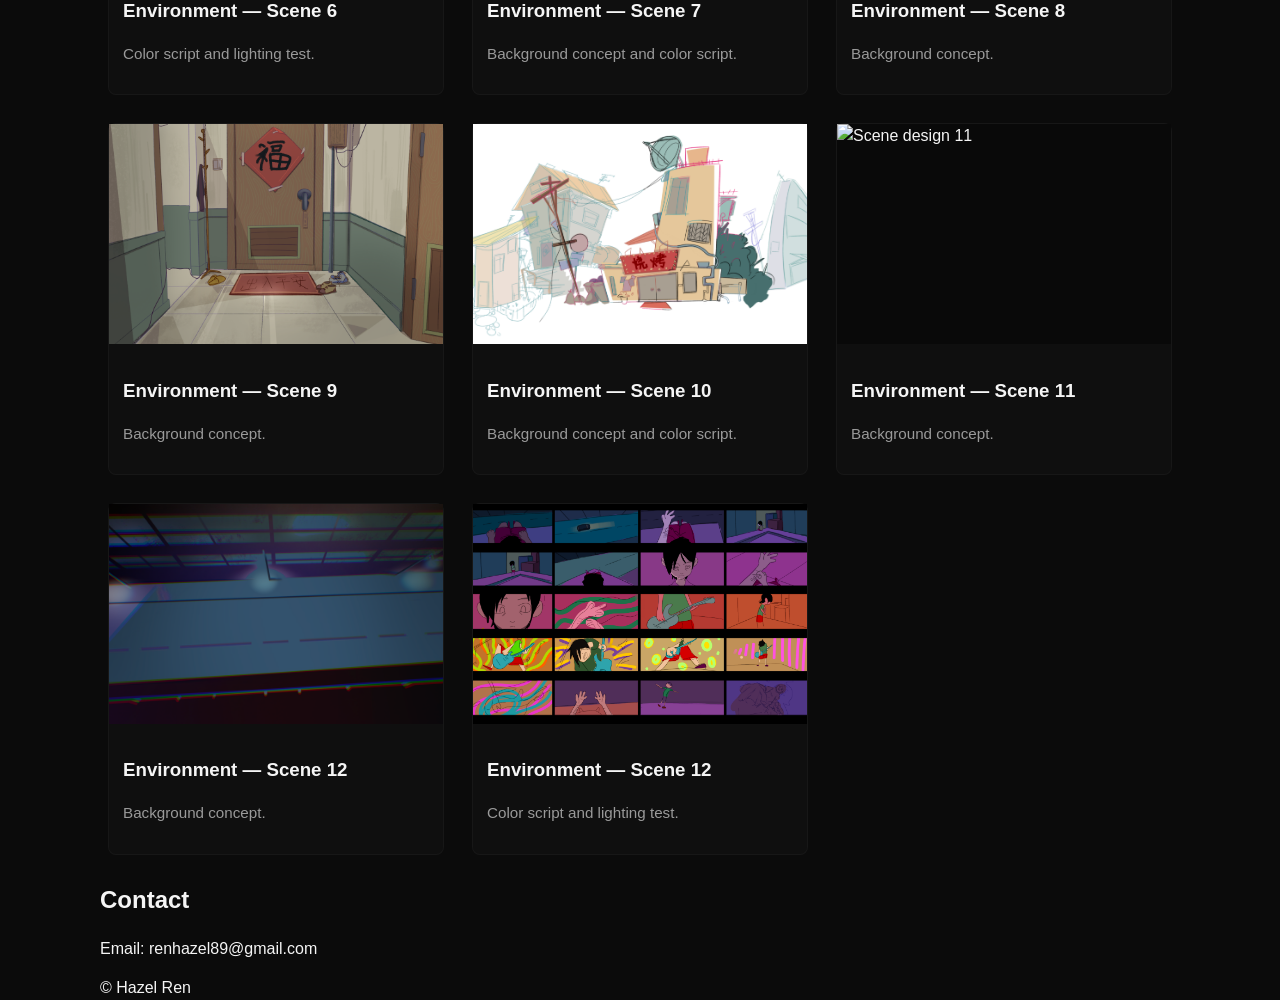
==== commit 45d2b674: "Update animation.html" ====
--- a/animation.html
+++ b/animation.html
@@ -59,8 +59,8 @@
             <video class="thumb-video" muted playsinline preload="none" poster="assets/vid/动画1-poster.jpg" data-src="assets/vid/动画1.mp4"></video>
           </div>
           <div class="meta">
-            <h3>Animation Clip — Animation 1</h3>
-            <p class="short-desc">Excerpt from a short piece. Tools: After Effects, compositing.</p>
+            <h3>Feast</h3>
+            <p class="short-desc"></p>
           </div>
         </article>
 
@@ -69,8 +69,8 @@
             <video class="thumb-video" muted playsinline preload="none" poster="assets/vid/动画2-poster.jpg" data-src="assets/vid/动画2.mp4"></video>
           </div>
           <div class="meta">
-            <h3>Animation Clip — Animation 2</h3>
-            <p class="short-desc">Loop / motion experiment.</p>
+            <h3>SOS</h3>
+            <p class="short-desc"></p>
           </div>
         </article>
 
@@ -79,8 +79,8 @@
             <video class="thumb-video" muted playsinline preload="none" poster="assets/vid/动画3-poster.jpg" data-src="assets/vid/动画3.mp4"></video>
           </div>
           <div class="meta">
-            <h3>Short Film Excerpt — Animation 3</h3>
-            <p class="short-desc">Narrative excerpt. Tools: Toon Boom / Premiere Pro.</p>
+            <h3>Misbehaved</h3>
+            <p class="short-desc"></p>
           </div>
         </article>
 
@@ -89,7 +89,7 @@
             <video class="thumb-video" muted playsinline preload="none" poster="assets/vid/动画4-poster.jpg" data-src="assets/vid/动画4.mp4"></video>
           </div>
           <div class="meta">
-            <h3>Micro Clip — Animation 4</h3>
+            <h3>Jump loop</h3>
             <p class="short-desc">Very short test clip.</p>
           </div>
         </article>
